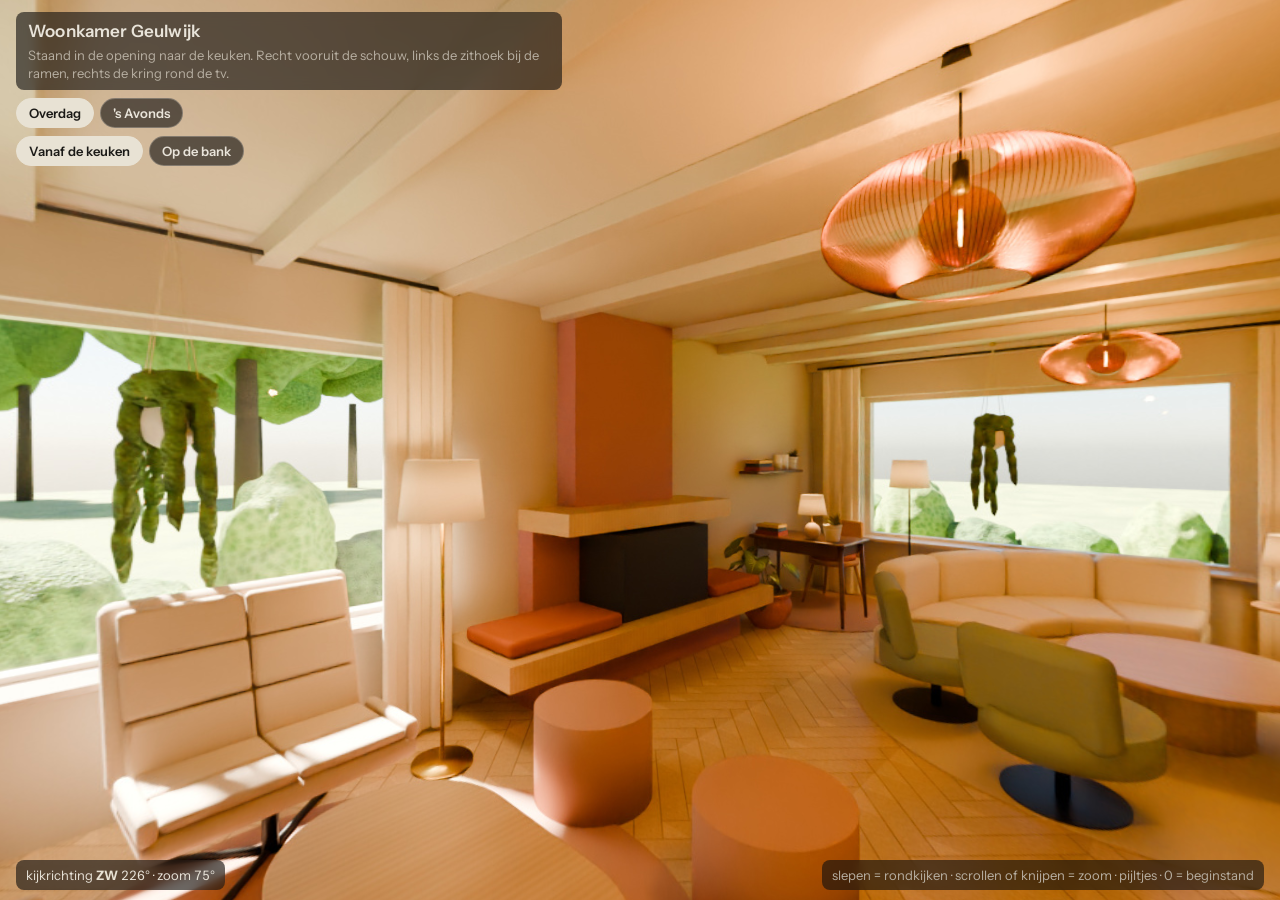
==== index.html @ 83a53c72 "Woonkamer: 360-panorama's (dag en avond) met kijker Kijker (WebGL, geen bibliotheken) met vier equir" ====
<!doctype html>
<html lang="nl">
<head>
<meta charset="utf-8">
<meta name="viewport" content="width=device-width, initial-scale=1, viewport-fit=cover">
<title>Woonkamer Geulwijk</title>
<link rel="stylesheet" href="https://fonts.googleapis.com/css2?family=Instrument+Sans:wght@400;600&display=swap">
<style>
[hidden] { display: none !important; }
/* Volledig scherm fotokijker: het panorama is het hele beeld, de bediening ligt er als rustige panelen overheen.
   Bewust een donkere kijker (zoals een fotoviewer), in beide thema's gelijk. */
:root {
  --bg: #12110f;
  --paneel: rgba(18, 17, 15, 0.62);
  --tekst: #e9e4da;
  --zacht: #b7afa2;
  --rand: rgba(233, 228, 218, 0.28);
  --linnen: #e8e2d4;
  --op-linnen: #1b1a17;
  --font: "Instrument Sans", system-ui, -apple-system, "Segoe UI", sans-serif;
  color-scheme: dark;
}
html, body { height: 100%; }
body { margin: 0; background: var(--bg); color: var(--tekst); font: 14px/1.4 var(--font); overflow: hidden; }
canvas { display: block; position: fixed; inset: 0; width: 100%; height: 100%; cursor: grab; touch-action: none; }
canvas.drag { cursor: grabbing; }
.paneel { background: var(--paneel); border-radius: 8px; backdrop-filter: blur(6px); -webkit-backdrop-filter: blur(6px); }
#kop { position: fixed; left: 16px; top: calc(12px + env(safe-area-inset-top, 0px)); right: 16px; display: flex; flex-direction: column; gap: 8px; align-items: flex-start; pointer-events: none; }
#kop > * { pointer-events: auto; }
#naam { padding: 8px 12px; }
#naam h1 { margin: 0; font-size: 17px; font-weight: 600; letter-spacing: 0.01em; text-wrap: balance; }
#naam p { margin: 2px 0 0; color: var(--zacht); font-size: 13px; max-width: 58ch; }
.rij { display: flex; flex-wrap: wrap; gap: 6px; }
button { font: 600 13px var(--font); color: var(--tekst); background: var(--paneel); border: 1px solid var(--rand); border-radius: 999px; padding: 6px 12px; cursor: pointer; }
button:hover { border-color: var(--linnen); }
button:focus-visible { outline: 2px solid var(--linnen); outline-offset: 2px; }
button[aria-pressed="true"] { background: var(--linnen); color: var(--op-linnen); border-color: var(--linnen); }
#voet { position: fixed; left: 16px; right: 16px; bottom: calc(10px + env(safe-area-inset-bottom, 0px)); display: flex; justify-content: space-between; gap: 8px; flex-wrap: wrap; pointer-events: none; }
#hud, #hulp { padding: 6px 10px; font-size: 13px; }
#hud { font-variant-numeric: tabular-nums; }
#hud b { color: var(--linnen); }
#hulp { color: var(--zacht); }
#laden { position: fixed; inset: 0; display: grid; place-items: center; pointer-events: none; color: var(--zacht); }
@media (max-width: 620px) { #hulp { display: none; } #naam p { display: none; } }
</style>
</head>
<body>
<canvas id="c" aria-label="360-gradenpanorama van de woonkamer; sleep om rond te kijken"></canvas>
<div id="laden">Panorama laden…</div>
<div id="kop">
  <div id="naam" class="paneel">
    <h1>Woonkamer Geulwijk</h1>
    <p id="wat"></p>
  </div>
  <div class="rij" id="momenten" role="group" aria-label="Tijd van de dag"></div>
  <div class="rij" id="plekken" role="group" aria-label="Standpunt"></div>
</div>
<div id="voet">
  <div id="hud" class="paneel">kijkrichting <b id="richting">-</b> <span id="graden"></span> · zoom <span id="fov"></span>°</div>
  <div id="hulp" class="paneel">slepen = rondkijken · scrollen of knijpen = zoom · pijltjes · 0 = beginstand</div>
</div>

<script>
// kijk = kompasrichting (graden) van het midden van de afbeelding
const PLEKKEN = [
  {id: "keuken", naam: "Vanaf de keuken", kijk: 226, wat: "Staand in de opening naar de keuken. Recht vooruit de schouw, links de zithoek bij de ramen, rechts de kring rond de tv."},
  {id: "bank", naam: "Op de bank", kijk: 38, wat: "Zittend op de noordelijkste plek van de halfronde bank. Recht vooruit de tv op de schuine muur."}
];
const MOMENTEN = [{id: "dag", naam: "Overdag"}, {id: "avond", naam: "'s Avonds"}];
let plek = PLEKKEN[0], moment = MOMENTEN[0];

const canvas = document.getElementById("c");
const gl = canvas.getContext("webgl", {antialias: false});
const ladenEl = document.getElementById("laden");
if (!gl) ladenEl.textContent = "Deze browser ondersteunt geen WebGL; open de pagina in een recente browser.";
const vs = `attribute vec2 p; varying vec2 v; void main(){ v = p; gl_Position = vec4(p, 0., 1.); }`;
const fs = `precision highp float; varying vec2 v; uniform sampler2D t; uniform float yaw, pitch, tanHalf, aspect;
void main(){
  vec3 d = normalize(vec3(v.x * tanHalf * aspect, v.y * tanHalf, 1.0));
  float cp = cos(pitch), sp = sin(pitch);
  d = vec3(d.x, d.y * cp - d.z * sp, d.y * sp + d.z * cp);
  float cy = cos(yaw), sy = sin(yaw);
  d = vec3(d.x * cy + d.z * sy, d.y, -d.x * sy + d.z * cy);
  float lon = atan(d.x, d.z);
  float lat = asin(clamp(d.y, -1.0, 1.0));
  gl_FragColor = texture2D(t, vec2(0.5 + lon / 6.2831853, 0.5 - lat / 3.1415927));
}`;
function shader(type, src) { const s = gl.createShader(type); gl.shaderSource(s, src); gl.compileShader(s); return s; }
const prog = gl.createProgram();
gl.attachShader(prog, shader(gl.VERTEX_SHADER, vs)); gl.attachShader(prog, shader(gl.FRAGMENT_SHADER, fs)); gl.linkProgram(prog); gl.useProgram(prog);
gl.bindBuffer(gl.ARRAY_BUFFER, gl.createBuffer());
gl.bufferData(gl.ARRAY_BUFFER, new Float32Array([-1, -1, 1, -1, -1, 1, 1, 1]), gl.STATIC_DRAW);
const loc = gl.getAttribLocation(prog, "p"); gl.enableVertexAttribArray(loc); gl.vertexAttribPointer(loc, 2, gl.FLOAT, false, 0, 0);
const U = n => gl.getUniformLocation(prog, n);
let yaw = 0, pitch = 0, fov = 75;
const NAMEN = ["N", "NNO", "NO", "ONO", "O", "OZO", "ZO", "ZZO", "Z", "ZZW", "ZW", "WZW", "W", "WNW", "NW", "NNW"];
const texturen = {};   // per bestand, geladen bij eerste gebruik

function bestand() { return `${plek.id}-${moment.id}.jpg`; }
function laad(naam) {
  if (texturen[naam]) return texturen[naam];
  const t = {tex: gl.createTexture(), klaar: false}; texturen[naam] = t;
  const img = new Image();
  img.onload = () => {
    gl.bindTexture(gl.TEXTURE_2D, t.tex);
    gl.texImage2D(gl.TEXTURE_2D, 0, gl.RGB, gl.RGB, gl.UNSIGNED_BYTE, img);
    gl.texParameteri(gl.TEXTURE_2D, gl.TEXTURE_WRAP_S, gl.CLAMP_TO_EDGE); gl.texParameteri(gl.TEXTURE_2D, gl.TEXTURE_WRAP_T, gl.CLAMP_TO_EDGE);
    gl.texParameteri(gl.TEXTURE_2D, gl.TEXTURE_MIN_FILTER, gl.LINEAR); gl.texParameteri(gl.TEXTURE_2D, gl.TEXTURE_MAG_FILTER, gl.LINEAR);
    t.klaar = true; if (naam === bestand()) teken();
  };
  img.onerror = () => { if (naam === bestand()) ladenEl.textContent = `${naam} kon niet worden geladen.`; };
  img.src = naam;
  return t;
}
function kies(nieuwePlek, nieuwMoment) {
  if (nieuwePlek && nieuwePlek !== plek) { plek = nieuwePlek; yaw = 0; pitch = 0; }
  if (nieuwMoment) moment = nieuwMoment;
  document.getElementById("wat").textContent = plek.wat;
  document.querySelectorAll("#plekken button").forEach(b => b.setAttribute("aria-pressed", b.dataset.id === plek.id));
  document.querySelectorAll("#momenten button").forEach(b => b.setAttribute("aria-pressed", b.dataset.id === moment.id));
  laad(bestand());
  // het andere moment van dit standpunt alvast laden, dan wisselt dag/avond zonder wachten
  MOMENTEN.forEach(m => laad(`${plek.id}-${m.id}.jpg`));
  teken();
}
function knoppen(lijst, houder, actie) {
  lijst.forEach(item => {
    const b = document.createElement("button"); b.type = "button"; b.textContent = item.naam; b.dataset.id = item.id;
    b.addEventListener("click", () => actie(item)); houder.appendChild(b);
  });
}
knoppen(MOMENTEN, document.getElementById("momenten"), m => kies(null, m));
knoppen(PLEKKEN, document.getElementById("plekken"), p => kies(p, null));

function teken() {
  if (!gl) return;
  const dpr = Math.min(window.devicePixelRatio || 1, 2);
  const w = Math.round(canvas.clientWidth * dpr), h = Math.round(canvas.clientHeight * dpr);
  if (canvas.width !== w || canvas.height !== h) { canvas.width = w; canvas.height = h; }
  gl.viewport(0, 0, w, h);
  const t = texturen[bestand()];
  ladenEl.hidden = !!(t && t.klaar);
  if (!t || !t.klaar) return;
  gl.bindTexture(gl.TEXTURE_2D, t.tex);
  gl.uniform1f(U("yaw"), yaw); gl.uniform1f(U("pitch"), pitch);
  gl.uniform1f(U("tanHalf"), Math.tan(fov * Math.PI / 360)); gl.uniform1f(U("aspect"), w / h);
  gl.drawArrays(gl.TRIANGLE_STRIP, 0, 4);
  const az = ((plek.kijk + yaw * 180 / Math.PI) % 360 + 360) % 360;
  document.getElementById("richting").textContent = NAMEN[Math.round(az / 22.5) % 16];
  document.getElementById("graden").textContent = az.toFixed(0) + "°" + (pitch ? (pitch > 0 ? " ↑" : " ↓") + Math.abs(pitch * 180 / Math.PI).toFixed(0) + "°" : "");
  document.getElementById("fov").textContent = fov.toFixed(0);
}
function begrensPitch() { const lim = Math.PI / 2 - 0.01; pitch = Math.max(-lim, Math.min(lim, pitch)); }
let sleep = null, knijp = null;
canvas.addEventListener("pointerdown", e => { sleep = {x: e.clientX, y: e.clientY, yaw, pitch}; canvas.classList.add("drag"); canvas.setPointerCapture(e.pointerId); });
canvas.addEventListener("pointermove", e => {
  if (!sleep || knijp) return;
  const k = fov / 360 * Math.PI / canvas.clientHeight * 1.2;
  yaw = sleep.yaw - (e.clientX - sleep.x) * k; pitch = sleep.pitch - (e.clientY - sleep.y) * k; begrensPitch(); teken();
});
const stop = () => { sleep = null; canvas.classList.remove("drag"); };
canvas.addEventListener("pointerup", stop); canvas.addEventListener("pointercancel", stop);
canvas.addEventListener("wheel", e => { e.preventDefault(); fov = Math.max(25, Math.min(120, fov * (e.deltaY > 0 ? 1.1 : 0.9))); teken(); }, {passive: false});
const afstand = t => Math.hypot(t[0].clientX - t[1].clientX, t[0].clientY - t[1].clientY);
canvas.addEventListener("touchstart", e => { if (e.touches.length === 2) knijp = {d: afstand(e.touches), fov}; }, {passive: true});
canvas.addEventListener("touchmove", e => { if (knijp && e.touches.length === 2) { fov = Math.max(25, Math.min(120, knijp.fov * knijp.d / afstand(e.touches))); teken(); } }, {passive: true});
canvas.addEventListener("touchend", e => { if (e.touches.length < 2) knijp = null; });
window.addEventListener("keydown", e => {
  if (e.target.tagName === "BUTTON" && (e.key === "Enter" || e.key === " ")) return;
  const s = 0.05;
  if (e.key === "ArrowLeft") yaw -= s; else if (e.key === "ArrowRight") yaw += s;
  else if (e.key === "ArrowUp") pitch += s; else if (e.key === "ArrowDown") pitch -= s;
  else if (e.key === "0") { yaw = 0; pitch = 0; fov = 75; }
  else return;
  e.preventDefault(); begrensPitch(); teken();
});
window.addEventListener("resize", teken);
kies(PLEKKEN[0], MOMENTEN[0]);
</script>
</body>
</html>
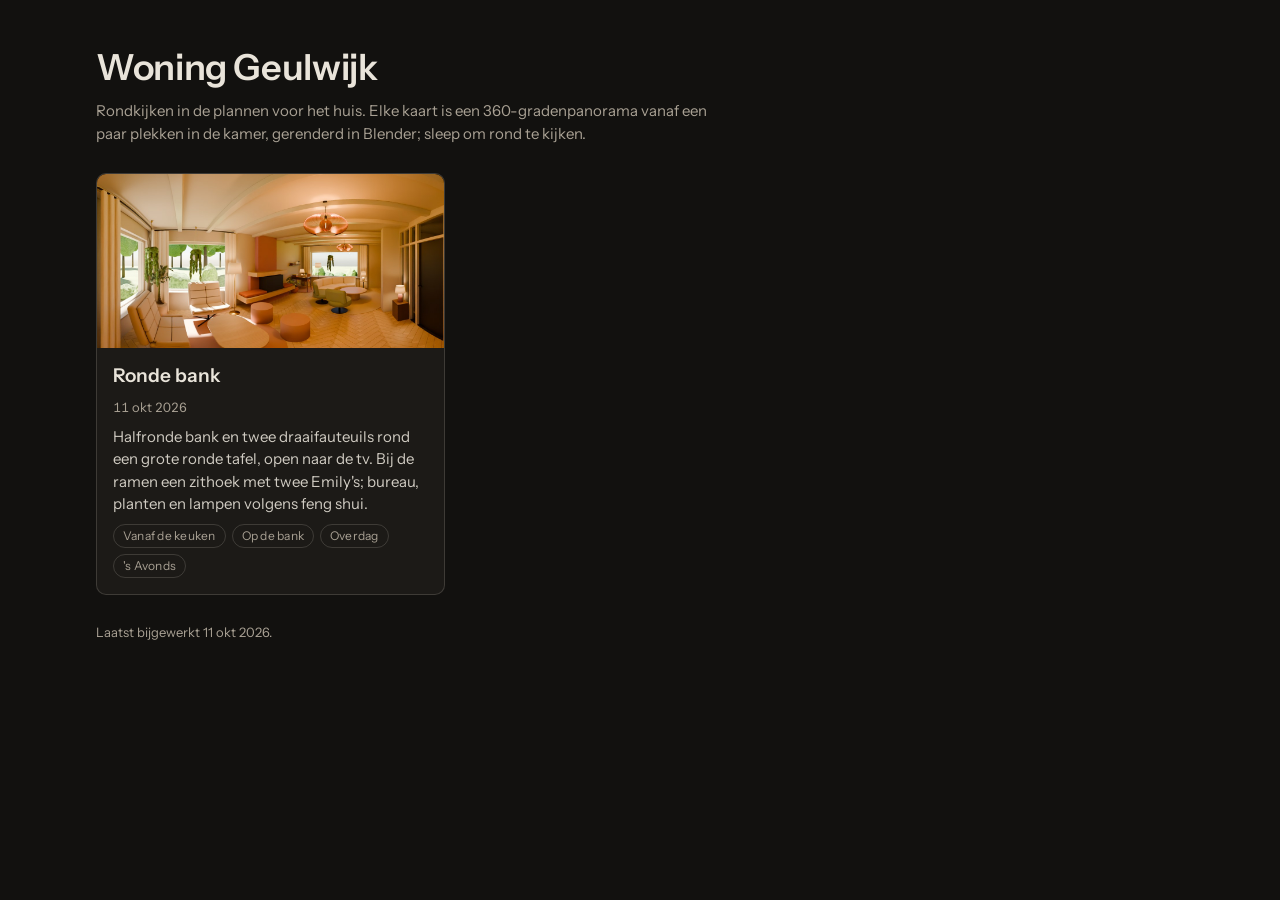
==== commit 8542085a: "Ruimte voor meer rondkijkers: overzicht, gedeelde kijker, eerste rondkijker "Ronde bank" De kijker s" ====
--- a/index.html
+++ b/index.html
@@ -3,179 +3,58 @@
 <head>
 <meta charset="utf-8">
 <meta name="viewport" content="width=device-width, initial-scale=1, viewport-fit=cover">
-<title>Woonkamer Geulwijk</title>
+<title>Woning Geulwijk</title>
+<meta name="description" content="Rondkijken in de plannen voor woning Geulwijk: 360-gradenpanorama's, gerenderd in Blender.">
 <link rel="stylesheet" href="https://fonts.googleapis.com/css2?family=Instrument+Sans:wght@400;600&display=swap">
 <style>
-[hidden] { display: none !important; }
-/* Volledig scherm fotokijker: het panorama is het hele beeld, de bediening ligt er als rustige panelen overheen.
-   Bewust een donkere kijker (zoals een fotoviewer), in beide thema's gelijk. */
+/* Overzicht van alle rondkijkers: een rustige donkere galerij in de stijl van de kijker; kaarten met een strook uit het panorama. */
 :root {
   --bg: #12110f;
-  --paneel: rgba(18, 17, 15, 0.62);
+  --vlak: #1c1a17;
   --tekst: #e9e4da;
-  --zacht: #b7afa2;
-  --rand: rgba(233, 228, 218, 0.28);
+  --zacht: #a9a194;
+  --rand: rgba(233, 228, 218, 0.16);
   --linnen: #e8e2d4;
-  --op-linnen: #1b1a17;
   --font: "Instrument Sans", system-ui, -apple-system, "Segoe UI", sans-serif;
   color-scheme: dark;
 }
-html, body { height: 100%; }
-body { margin: 0; background: var(--bg); color: var(--tekst); font: 14px/1.4 var(--font); overflow: hidden; }
-canvas { display: block; position: fixed; inset: 0; width: 100%; height: 100%; cursor: grab; touch-action: none; }
-canvas.drag { cursor: grabbing; }
-.paneel { background: var(--paneel); border-radius: 8px; backdrop-filter: blur(6px); -webkit-backdrop-filter: blur(6px); }
-#kop { position: fixed; left: 16px; top: calc(12px + env(safe-area-inset-top, 0px)); right: 16px; display: flex; flex-direction: column; gap: 8px; align-items: flex-start; pointer-events: none; }
-#kop > * { pointer-events: auto; }
-#naam { padding: 8px 12px; }
-#naam h1 { margin: 0; font-size: 17px; font-weight: 600; letter-spacing: 0.01em; text-wrap: balance; }
-#naam p { margin: 2px 0 0; color: var(--zacht); font-size: 13px; max-width: 58ch; }
-.rij { display: flex; flex-wrap: wrap; gap: 6px; }
-button { font: 600 13px var(--font); color: var(--tekst); background: var(--paneel); border: 1px solid var(--rand); border-radius: 999px; padding: 6px 12px; cursor: pointer; }
-button:hover { border-color: var(--linnen); }
-button:focus-visible { outline: 2px solid var(--linnen); outline-offset: 2px; }
-button[aria-pressed="true"] { background: var(--linnen); color: var(--op-linnen); border-color: var(--linnen); }
-#voet { position: fixed; left: 16px; right: 16px; bottom: calc(10px + env(safe-area-inset-bottom, 0px)); display: flex; justify-content: space-between; gap: 8px; flex-wrap: wrap; pointer-events: none; }
-#hud, #hulp { padding: 6px 10px; font-size: 13px; }
-#hud { font-variant-numeric: tabular-nums; }
-#hud b { color: var(--linnen); }
-#hulp { color: var(--zacht); }
-#laden { position: fixed; inset: 0; display: grid; place-items: center; pointer-events: none; color: var(--zacht); }
-@media (max-width: 620px) { #hulp { display: none; } #naam p { display: none; } }
+* { box-sizing: border-box; }
+body { margin: 0; background: var(--bg); color: var(--tekst); font: 15px/1.5 var(--font); }
+main { max-width: 1120px; margin: 0 auto; padding: calc(40px + env(safe-area-inset-top, 0px)) 16px calc(48px + env(safe-area-inset-bottom, 0px)); display: flex; flex-direction: column; gap: 28px; }
+header h1 { margin: 0; font-size: clamp(26px, 4vw, 36px); font-weight: 600; letter-spacing: -0.01em; text-wrap: balance; }
+header p { margin: 6px 0 0; color: var(--zacht); max-width: 62ch; }
+.raster { display: grid; grid-template-columns: repeat(auto-fill, minmax(min(100%, 330px), 1fr)); gap: 20px; }
+.kaart { display: flex; flex-direction: column; background: var(--vlak); border: 1px solid var(--rand); border-radius: 10px; overflow: hidden; color: inherit; text-decoration: none; }
+.kaart:hover { border-color: var(--linnen); }
+.kaart:focus-visible { outline: 2px solid var(--linnen); outline-offset: 3px; }
+.kaart img { display: block; width: 100%; max-width: 100%; height: auto; aspect-ratio: 2 / 1; object-fit: cover; background: #000; }
+.inhoud { padding: 14px 16px 16px; display: flex; flex-direction: column; gap: 8px; min-width: 0; }
+.inhoud h2 { margin: 0; font-size: 19px; font-weight: 600; }
+.datum { color: var(--zacht); font-size: 13px; font-variant-numeric: tabular-nums; }
+.inhoud p { margin: 0; color: var(--tekst); opacity: 0.88; }
+.labels { display: flex; flex-wrap: wrap; gap: 6px; }
+.labels span { font-size: 12px; color: var(--zacht); border: 1px solid var(--rand); border-radius: 999px; padding: 2px 9px; letter-spacing: 0.02em; }
+footer { color: var(--zacht); font-size: 13px; }
 </style>
 </head>
 <body>
-<canvas id="c" aria-label="360-gradenpanorama van de woonkamer; sleep om rond te kijken"></canvas>
-<div id="laden">Panorama laden…</div>
-<div id="kop">
-  <div id="naam" class="paneel">
-    <h1>Woonkamer Geulwijk</h1>
-    <p id="wat"></p>
-  </div>
-  <div class="rij" id="momenten" role="group" aria-label="Tijd van de dag"></div>
-  <div class="rij" id="plekken" role="group" aria-label="Standpunt"></div>
-</div>
-<div id="voet">
-  <div id="hud" class="paneel">kijkrichting <b id="richting">-</b> <span id="graden"></span> · zoom <span id="fov"></span>°</div>
-  <div id="hulp" class="paneel">slepen = rondkijken · scrollen of knijpen = zoom · pijltjes · 0 = beginstand</div>
-</div>
-
-<script>
-// kijk = kompasrichting (graden) van het midden van de afbeelding
-const PLEKKEN = [
-  {id: "keuken", naam: "Vanaf de keuken", kijk: 226, wat: "Staand in de opening naar de keuken. Recht vooruit de schouw, links de zithoek bij de ramen, rechts de kring rond de tv."},
-  {id: "bank", naam: "Op de bank", kijk: 38, wat: "Zittend op de noordelijkste plek van de halfronde bank. Recht vooruit de tv op de schuine muur."}
-];
-const MOMENTEN = [{id: "dag", naam: "Overdag"}, {id: "avond", naam: "'s Avonds"}];
-let plek = PLEKKEN[0], moment = MOMENTEN[0];
-
-const canvas = document.getElementById("c");
-const gl = canvas.getContext("webgl", {antialias: false});
-const ladenEl = document.getElementById("laden");
-if (!gl) ladenEl.textContent = "Deze browser ondersteunt geen WebGL; open de pagina in een recente browser.";
-const vs = `attribute vec2 p; varying vec2 v; void main(){ v = p; gl_Position = vec4(p, 0., 1.); }`;
-const fs = `precision highp float; varying vec2 v; uniform sampler2D t; uniform float yaw, pitch, tanHalf, aspect;
-void main(){
-  vec3 d = normalize(vec3(v.x * tanHalf * aspect, v.y * tanHalf, 1.0));
-  float cp = cos(pitch), sp = sin(pitch);
-  d = vec3(d.x, d.y * cp - d.z * sp, d.y * sp + d.z * cp);
-  float cy = cos(yaw), sy = sin(yaw);
-  d = vec3(d.x * cy + d.z * sy, d.y, -d.x * sy + d.z * cy);
-  float lon = atan(d.x, d.z);
-  float lat = asin(clamp(d.y, -1.0, 1.0));
-  gl_FragColor = texture2D(t, vec2(0.5 + lon / 6.2831853, 0.5 - lat / 3.1415927));
-}`;
-function shader(type, src) { const s = gl.createShader(type); gl.shaderSource(s, src); gl.compileShader(s); return s; }
-const prog = gl.createProgram();
-gl.attachShader(prog, shader(gl.VERTEX_SHADER, vs)); gl.attachShader(prog, shader(gl.FRAGMENT_SHADER, fs)); gl.linkProgram(prog); gl.useProgram(prog);
-gl.bindBuffer(gl.ARRAY_BUFFER, gl.createBuffer());
-gl.bufferData(gl.ARRAY_BUFFER, new Float32Array([-1, -1, 1, -1, -1, 1, 1, 1]), gl.STATIC_DRAW);
-const loc = gl.getAttribLocation(prog, "p"); gl.enableVertexAttribArray(loc); gl.vertexAttribPointer(loc, 2, gl.FLOAT, false, 0, 0);
-const U = n => gl.getUniformLocation(prog, n);
-let yaw = 0, pitch = 0, fov = 75;
-const NAMEN = ["N", "NNO", "NO", "ONO", "O", "OZO", "ZO", "ZZO", "Z", "ZZW", "ZW", "WZW", "W", "WNW", "NW", "NNW"];
-const texturen = {};   // per bestand, geladen bij eerste gebruik
-
-function bestand() { return `${plek.id}-${moment.id}.jpg`; }
-function laad(naam) {
-  if (texturen[naam]) return texturen[naam];
-  const t = {tex: gl.createTexture(), klaar: false}; texturen[naam] = t;
-  const img = new Image();
-  img.onload = () => {
-    gl.bindTexture(gl.TEXTURE_2D, t.tex);
-    gl.texImage2D(gl.TEXTURE_2D, 0, gl.RGB, gl.RGB, gl.UNSIGNED_BYTE, img);
-    gl.texParameteri(gl.TEXTURE_2D, gl.TEXTURE_WRAP_S, gl.CLAMP_TO_EDGE); gl.texParameteri(gl.TEXTURE_2D, gl.TEXTURE_WRAP_T, gl.CLAMP_TO_EDGE);
-    gl.texParameteri(gl.TEXTURE_2D, gl.TEXTURE_MIN_FILTER, gl.LINEAR); gl.texParameteri(gl.TEXTURE_2D, gl.TEXTURE_MAG_FILTER, gl.LINEAR);
-    t.klaar = true; if (naam === bestand()) teken();
-  };
-  img.onerror = () => { if (naam === bestand()) ladenEl.textContent = `${naam} kon niet worden geladen.`; };
-  img.src = naam;
-  return t;
-}
-function kies(nieuwePlek, nieuwMoment) {
-  if (nieuwePlek && nieuwePlek !== plek) { plek = nieuwePlek; yaw = 0; pitch = 0; }
-  if (nieuwMoment) moment = nieuwMoment;
-  document.getElementById("wat").textContent = plek.wat;
-  document.querySelectorAll("#plekken button").forEach(b => b.setAttribute("aria-pressed", b.dataset.id === plek.id));
-  document.querySelectorAll("#momenten button").forEach(b => b.setAttribute("aria-pressed", b.dataset.id === moment.id));
-  laad(bestand());
-  // het andere moment van dit standpunt alvast laden, dan wisselt dag/avond zonder wachten
-  MOMENTEN.forEach(m => laad(`${plek.id}-${m.id}.jpg`));
-  teken();
-}
-function knoppen(lijst, houder, actie) {
-  lijst.forEach(item => {
-    const b = document.createElement("button"); b.type = "button"; b.textContent = item.naam; b.dataset.id = item.id;
-    b.addEventListener("click", () => actie(item)); houder.appendChild(b);
-  });
-}
-knoppen(MOMENTEN, document.getElementById("momenten"), m => kies(null, m));
-knoppen(PLEKKEN, document.getElementById("plekken"), p => kies(p, null));
-
-function teken() {
-  if (!gl) return;
-  const dpr = Math.min(window.devicePixelRatio || 1, 2);
-  const w = Math.round(canvas.clientWidth * dpr), h = Math.round(canvas.clientHeight * dpr);
-  if (canvas.width !== w || canvas.height !== h) { canvas.width = w; canvas.height = h; }
-  gl.viewport(0, 0, w, h);
-  const t = texturen[bestand()];
-  ladenEl.hidden = !!(t && t.klaar);
-  if (!t || !t.klaar) return;
-  gl.bindTexture(gl.TEXTURE_2D, t.tex);
-  gl.uniform1f(U("yaw"), yaw); gl.uniform1f(U("pitch"), pitch);
-  gl.uniform1f(U("tanHalf"), Math.tan(fov * Math.PI / 360)); gl.uniform1f(U("aspect"), w / h);
-  gl.drawArrays(gl.TRIANGLE_STRIP, 0, 4);
-  const az = ((plek.kijk + yaw * 180 / Math.PI) % 360 + 360) % 360;
-  document.getElementById("richting").textContent = NAMEN[Math.round(az / 22.5) % 16];
-  document.getElementById("graden").textContent = az.toFixed(0) + "°" + (pitch ? (pitch > 0 ? " ↑" : " ↓") + Math.abs(pitch * 180 / Math.PI).toFixed(0) + "°" : "");
-  document.getElementById("fov").textContent = fov.toFixed(0);
-}
-function begrensPitch() { const lim = Math.PI / 2 - 0.01; pitch = Math.max(-lim, Math.min(lim, pitch)); }
-let sleep = null, knijp = null;
-canvas.addEventListener("pointerdown", e => { sleep = {x: e.clientX, y: e.clientY, yaw, pitch}; canvas.classList.add("drag"); canvas.setPointerCapture(e.pointerId); });
-canvas.addEventListener("pointermove", e => {
-  if (!sleep || knijp) return;
-  const k = fov / 360 * Math.PI / canvas.clientHeight * 1.2;
-  yaw = sleep.yaw - (e.clientX - sleep.x) * k; pitch = sleep.pitch - (e.clientY - sleep.y) * k; begrensPitch(); teken();
-});
-const stop = () => { sleep = null; canvas.classList.remove("drag"); };
-canvas.addEventListener("pointerup", stop); canvas.addEventListener("pointercancel", stop);
-canvas.addEventListener("wheel", e => { e.preventDefault(); fov = Math.max(25, Math.min(120, fov * (e.deltaY > 0 ? 1.1 : 0.9))); teken(); }, {passive: false});
-const afstand = t => Math.hypot(t[0].clientX - t[1].clientX, t[0].clientY - t[1].clientY);
-canvas.addEventListener("touchstart", e => { if (e.touches.length === 2) knijp = {d: afstand(e.touches), fov}; }, {passive: true});
-canvas.addEventListener("touchmove", e => { if (knijp && e.touches.length === 2) { fov = Math.max(25, Math.min(120, knijp.fov * knijp.d / afstand(e.touches))); teken(); } }, {passive: true});
-canvas.addEventListener("touchend", e => { if (e.touches.length < 2) knijp = null; });
-window.addEventListener("keydown", e => {
-  if (e.target.tagName === "BUTTON" && (e.key === "Enter" || e.key === " ")) return;
-  const s = 0.05;
-  if (e.key === "ArrowLeft") yaw -= s; else if (e.key === "ArrowRight") yaw += s;
-  else if (e.key === "ArrowUp") pitch += s; else if (e.key === "ArrowDown") pitch -= s;
-  else if (e.key === "0") { yaw = 0; pitch = 0; fov = 75; }
-  else return;
-  e.preventDefault(); begrensPitch(); teken();
-});
-window.addEventListener("resize", teken);
-kies(PLEKKEN[0], MOMENTEN[0]);
-</script>
+<main>
+  <header>
+    <h1>Woning Geulwijk</h1>
+    <p>Rondkijken in de plannen voor het huis. Elke kaart is een 360-gradenpanorama vanaf een paar plekken in de kamer, gerenderd in Blender; sleep om rond te kijken.</p>
+  </header>
+  <section class="raster" aria-label="Rondkijkers">
+    <a class="kaart" href="ronde-bank/">
+      <img src="ronde-bank/omslag.jpg" alt="" loading="lazy" width="1200" height="600">
+      <div class="inhoud">
+        <h2>Ronde bank</h2>
+        <div class="datum">11 okt 2026</div>
+        <p>Halfronde bank en twee draaifauteuils rond een grote ronde tafel, open naar de tv. Bij de ramen een zithoek met twee Emily&#x27;s; bureau, planten en lampen volgens feng shui.</p>
+        <div class="labels"><span>Vanaf de keuken</span><span>Op de bank</span><span>Overdag</span><span>&#x27;s Avonds</span></div>
+      </div>
+    </a>
+  </section>
+  <footer>Laatst bijgewerkt 11 okt 2026.</footer>
+</main>
 </body>
 </html>
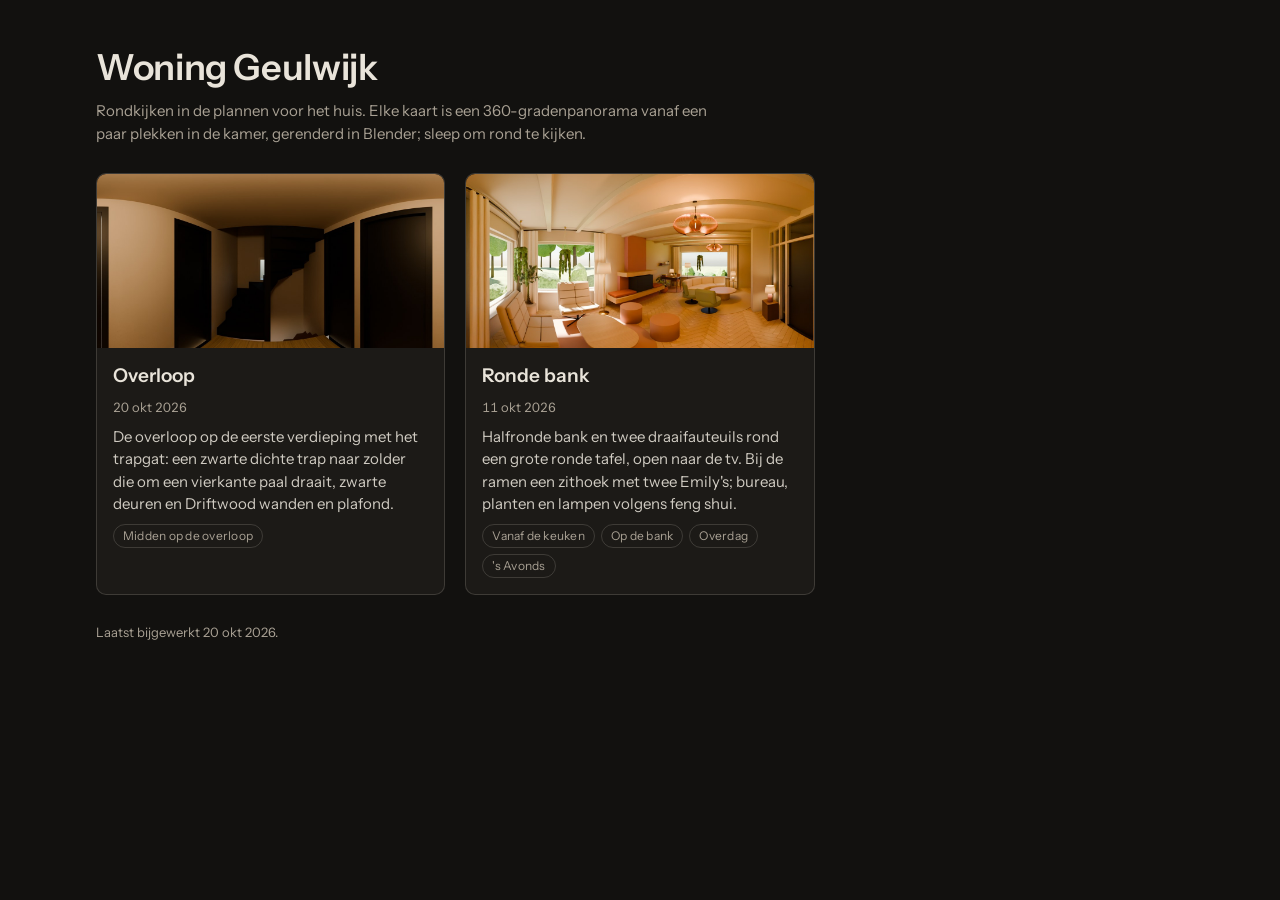
==== commit 5417ac13: "Rondkijker overloop (eerste verdieping, trapgat met zoldertrap)" ====
--- a/index.html
+++ b/index.html
@@ -44,6 +44,15 @@
     <p>Rondkijken in de plannen voor het huis. Elke kaart is een 360-gradenpanorama vanaf een paar plekken in de kamer, gerenderd in Blender; sleep om rond te kijken.</p>
   </header>
   <section class="raster" aria-label="Rondkijkers">
+    <a class="kaart" href="overloop/">
+      <img src="overloop/omslag.jpg" alt="" loading="lazy" width="1200" height="600">
+      <div class="inhoud">
+        <h2>Overloop</h2>
+        <div class="datum">20 okt 2026</div>
+        <p>De overloop op de eerste verdieping met het trapgat: een zwarte dichte trap naar zolder die om een vierkante paal draait, zwarte deuren en Driftwood wanden en plafond.</p>
+        <div class="labels"><span>Midden op de overloop</span></div>
+      </div>
+    </a>
     <a class="kaart" href="ronde-bank/">
       <img src="ronde-bank/omslag.jpg" alt="" loading="lazy" width="1200" height="600">
       <div class="inhoud">
@@ -54,7 +63,7 @@
       </div>
     </a>
   </section>
-  <footer>Laatst bijgewerkt 11 okt 2026.</footer>
+  <footer>Laatst bijgewerkt 20 okt 2026.</footer>
 </main>
 </body>
 </html>
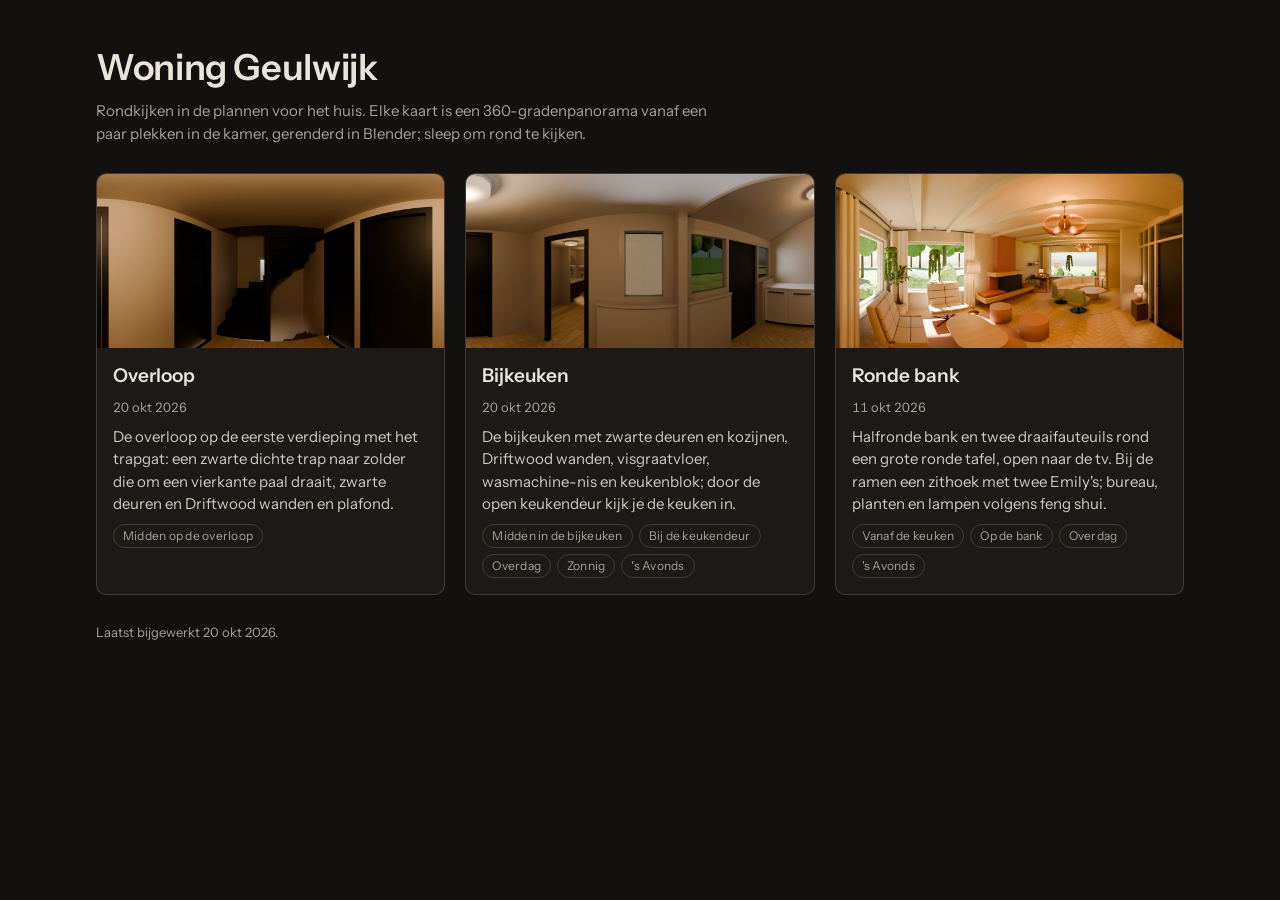
==== commit 2a32edaf: "Rondkijker bijkeuken (twee standpunten, overdag, zonnig, 's avonds)" ====
--- a/index.html
+++ b/index.html
@@ -53,6 +53,15 @@
         <div class="labels"><span>Midden op de overloop</span></div>
       </div>
     </a>
+    <a class="kaart" href="bijkeuken/">
+      <img src="bijkeuken/omslag.jpg" alt="" loading="lazy" width="1200" height="600">
+      <div class="inhoud">
+        <h2>Bijkeuken</h2>
+        <div class="datum">20 okt 2026</div>
+        <p>De bijkeuken met zwarte deuren en kozijnen, Driftwood wanden, visgraatvloer, wasmachine-nis en keukenblok; door de open keukendeur kijk je de keuken in.</p>
+        <div class="labels"><span>Midden in de bijkeuken</span><span>Bij de keukendeur</span><span>Overdag</span><span>Zonnig</span><span>&#x27;s Avonds</span></div>
+      </div>
+    </a>
     <a class="kaart" href="ronde-bank/">
       <img src="ronde-bank/omslag.jpg" alt="" loading="lazy" width="1200" height="600">
       <div class="inhoud">
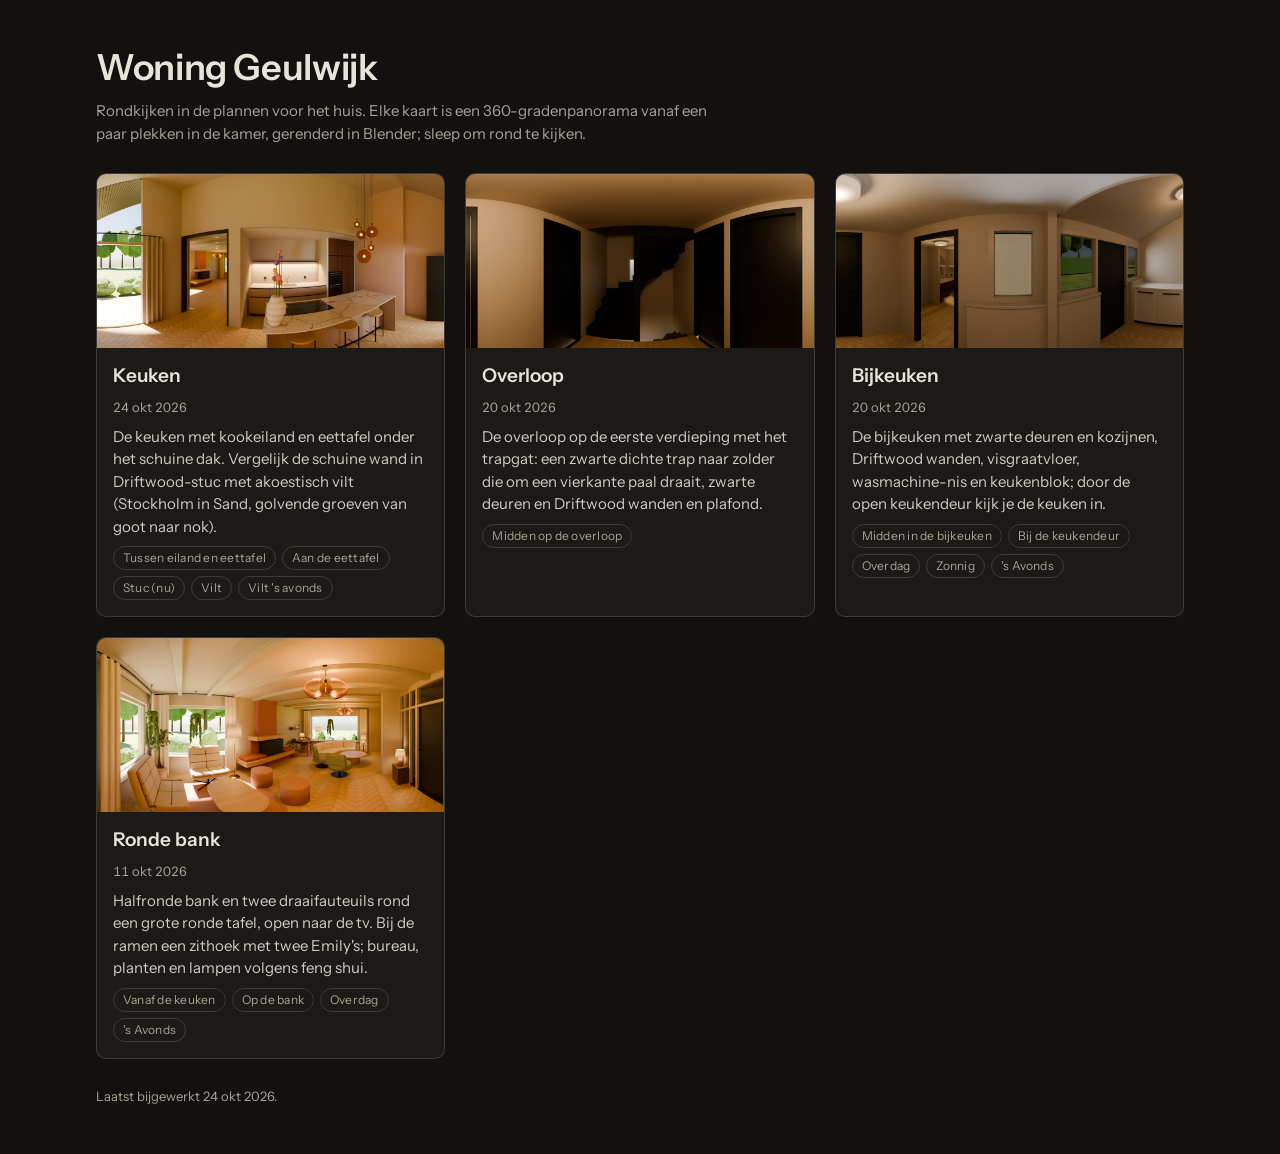
==== commit 4efa3b07: "Rondkijker keuken: schuine wand in stuc of akoestisch vilt (twee standpunten, overdag en 's avonds) " ====
--- a/index.html
+++ b/index.html
@@ -44,6 +44,15 @@
     <p>Rondkijken in de plannen voor het huis. Elke kaart is een 360-gradenpanorama vanaf een paar plekken in de kamer, gerenderd in Blender; sleep om rond te kijken.</p>
   </header>
   <section class="raster" aria-label="Rondkijkers">
+    <a class="kaart" href="keuken/">
+      <img src="keuken/omslag.jpg" alt="" loading="lazy" width="1200" height="600">
+      <div class="inhoud">
+        <h2>Keuken</h2>
+        <div class="datum">24 okt 2026</div>
+        <p>De keuken met kookeiland en eettafel onder het schuine dak. Vergelijk de schuine wand in Driftwood-stuc met akoestisch vilt (Stockholm in Sand, golvende groeven van goot naar nok).</p>
+        <div class="labels"><span>Tussen eiland en eettafel</span><span>Aan de eettafel</span><span>Stuc (nu)</span><span>Vilt</span><span>Vilt &#x27;s avonds</span></div>
+      </div>
+    </a>
     <a class="kaart" href="overloop/">
       <img src="overloop/omslag.jpg" alt="" loading="lazy" width="1200" height="600">
       <div class="inhoud">
@@ -72,7 +81,7 @@
       </div>
     </a>
   </section>
-  <footer>Laatst bijgewerkt 20 okt 2026.</footer>
+  <footer>Laatst bijgewerkt 24 okt 2026.</footer>
 </main>
 </body>
 </html>
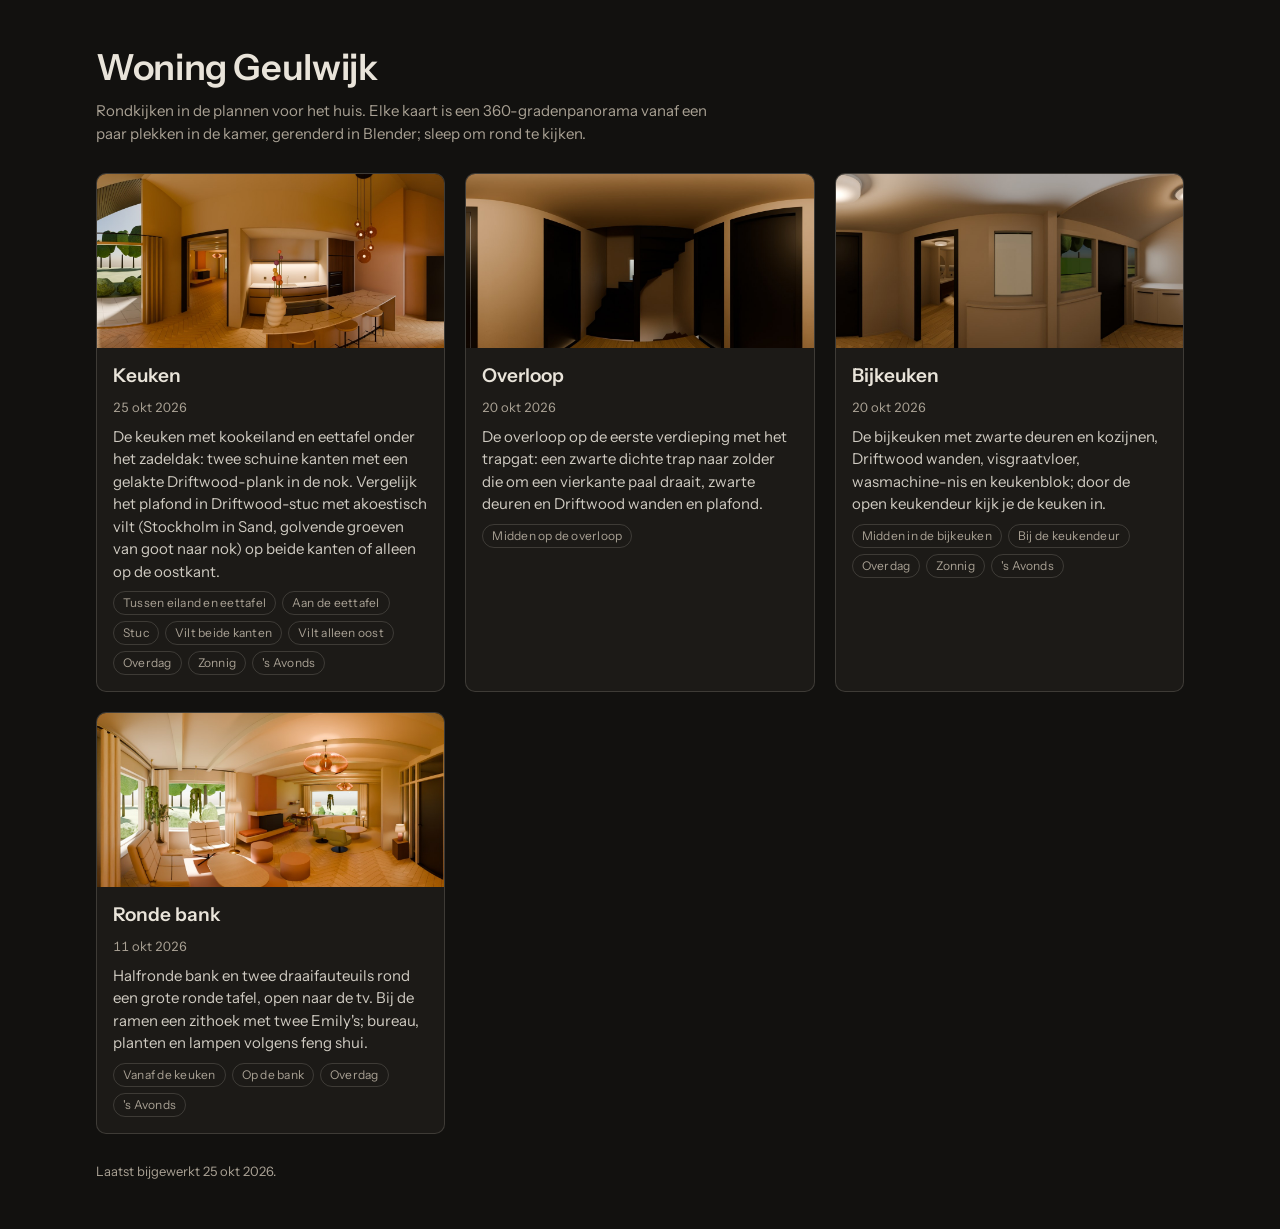
==== commit 4e0d313c: "Rondkijker keuken: stuc, vilt beide kanten of vilt alleen oost, elk overdag, zonnig en 's avonds (81" ====
--- a/index.html
+++ b/index.html
@@ -48,9 +48,9 @@
       <img src="keuken/omslag.jpg" alt="" loading="lazy" width="1200" height="600">
       <div class="inhoud">
         <h2>Keuken</h2>
-        <div class="datum">24 okt 2026</div>
-        <p>De keuken met kookeiland en eettafel onder het schuine dak. Vergelijk de schuine wand in Driftwood-stuc met akoestisch vilt (Stockholm in Sand, golvende groeven van goot naar nok).</p>
-        <div class="labels"><span>Tussen eiland en eettafel</span><span>Aan de eettafel</span><span>Stuc (nu)</span><span>Vilt</span><span>Vilt &#x27;s avonds</span></div>
+        <div class="datum">25 okt 2026</div>
+        <p>De keuken met kookeiland en eettafel onder het zadeldak: twee schuine kanten met een gelakte Driftwood-plank in de nok. Vergelijk het plafond in Driftwood-stuc met akoestisch vilt (Stockholm in Sand, golvende groeven van goot naar nok) op beide kanten of alleen op de oostkant.</p>
+        <div class="labels"><span>Tussen eiland en eettafel</span><span>Aan de eettafel</span><span>Stuc</span><span>Vilt beide kanten</span><span>Vilt alleen oost</span><span>Overdag</span><span>Zonnig</span><span>&#x27;s Avonds</span></div>
       </div>
     </a>
     <a class="kaart" href="overloop/">
@@ -81,7 +81,7 @@
       </div>
     </a>
   </section>
-  <footer>Laatst bijgewerkt 24 okt 2026.</footer>
+  <footer>Laatst bijgewerkt 25 okt 2026.</footer>
 </main>
 </body>
 </html>
